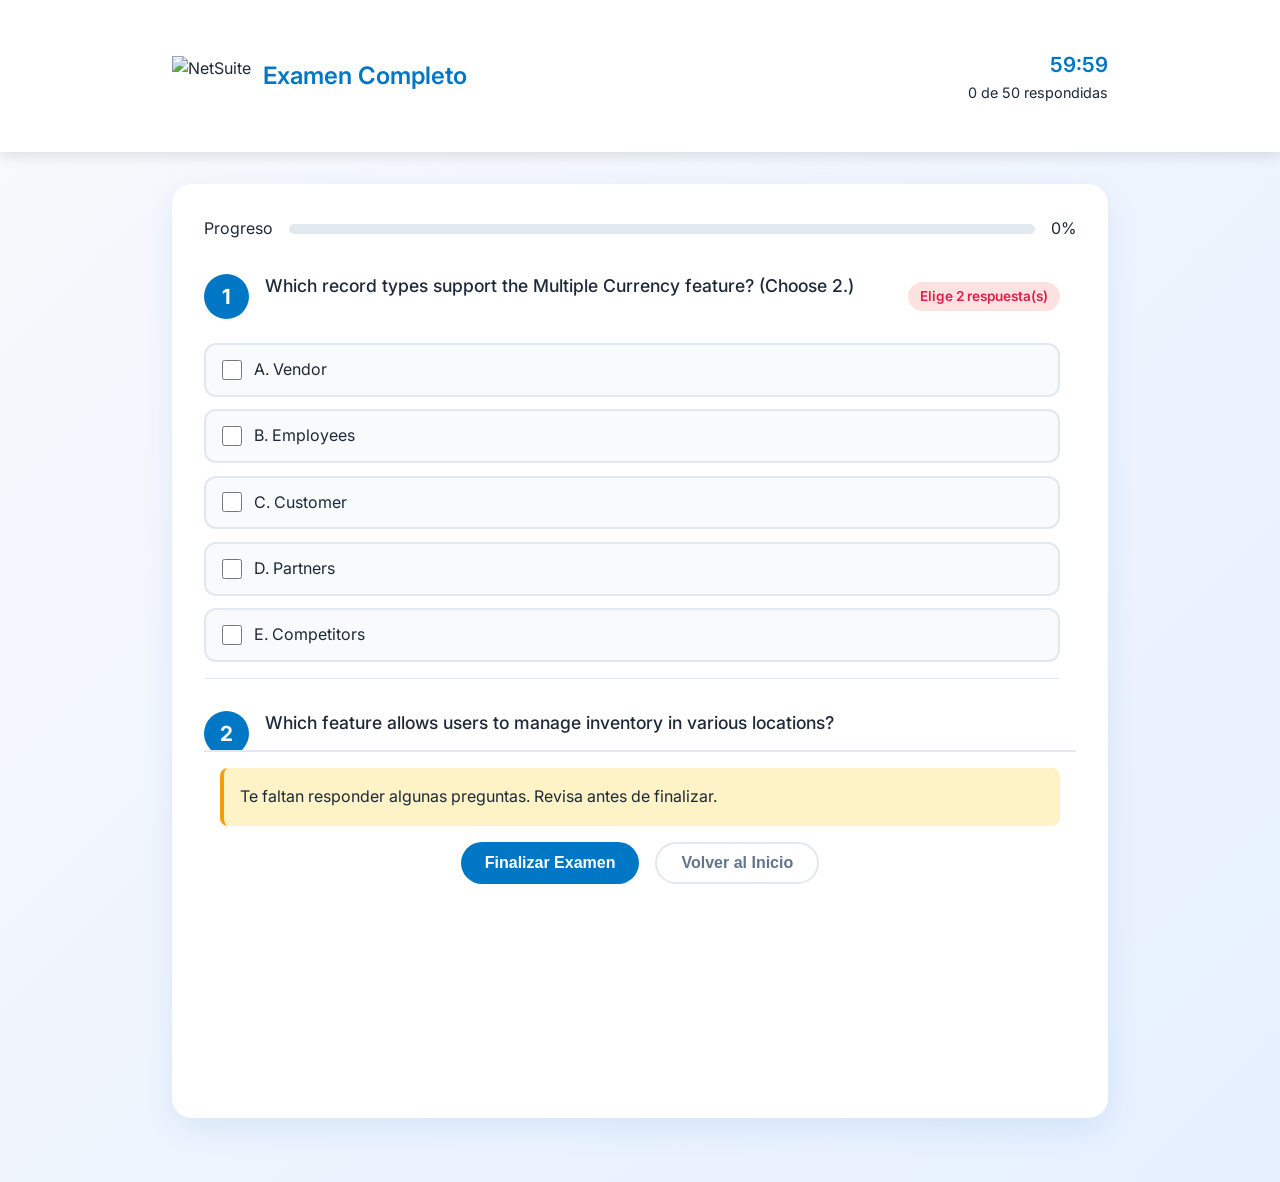
==== final-mode.html @ afc0eeba "Uptdate - v2" ====
<!DOCTYPE html>
<html lang="es">
<head>
    <meta charset="UTF-8">
    <meta name="viewport" content="width=device-width, initial-scale=1.0">
    <title>Examen Completo</title>
    <link rel="stylesheet" href="styles.css">
    <style>
        .exam-questions {
            max-height: 70vh;
            overflow-y: auto;
            padding-right: 1rem;
        }
        
        .submit-section {
            position: sticky;
            bottom: 0;
            background: white;
            padding: 1rem;
            border-top: 2px solid #e2e8f0;
            margin-top: 2rem;
        }
        
        .warning-message {
            background: #fef3c7;
            border-left: 4px solid #f59e0b;
            padding: 1rem;
            border-radius: 8px;
            margin-bottom: 1rem;
        }
    </style>
</head>
<body>
    <div class="header">
        <div class="container">
            <div style="display: flex; align-items: center; justify-content: space-between; flex-wrap: wrap; gap: 1rem;">
                <div style="display: flex; align-items: center; gap: 12px;">
                    <img src="https://www.netsuite.com/portal/common/images/logo-oracle-netsuite.svg" alt="NetSuite" style="height: 40px;">
                    <div>
                        <h1 class="title" style="font-size: 1.5rem;">Examen Completo</h1>
                    </div>
                </div>
                <div style="text-align: right;">
                    <div id="timer" style="font-size: 1.3rem; font-weight: 600; color: #0077C5;">60:00</div>
                    <div id="answered-counter" style="font-size: 0.9rem;">0 respondidas</div>
                </div>
            </div>
        </div>
    </div>

    <div class="container">
        <div class="exam-card">
            <div class="progress">
                <span>Progreso</span>
                <div class="progress-bar"><div class="progress-fill" id="progress-fill"></div></div>
                <span id="progress-percent">0%</span>
            </div>
            
            <div class="exam-questions" id="questions-container"></div>
            
            <div class="submit-section">
                <div class="warning-message" id="warning-message" style="display:none;">
                    Te faltan responder algunas preguntas. Revisa antes de finalizar.
                </div>
                <div class="footer">
                    <button onclick="submitExam()" class="btn-submit">Finalizar Examen</button>
                    <button onclick="goHome()" class="btn-reset">Volver al Inicio</button>
                </div>
            </div>
        </div>
    </div>

    <script src="questions.js"></script>
    <script>
        let userAnswers = {};
        let timerInterval = null;
        let timeLeft = 3600;
        let totalQuestions = 0;
        
        function init() {
            totalQuestions = QUESTIONS_DB.length;
            
            // Cargar respuestas guardadas
            const savedAnswers = localStorage.getItem('finalAnswers');
            if (savedAnswers) {
                userAnswers = JSON.parse(savedAnswers);
            }
            
            startTimer();
            renderAllQuestions();
            updateProgress();
        }
        
        function startTimer() {
            const savedTime = localStorage.getItem('timeLeft');
            if (savedTime) {
                timeLeft = parseInt(savedTime);
            }
            
            if (timerInterval) clearInterval(timerInterval);
            timerInterval = setInterval(() => {
                if (timeLeft <= 0) {
                    clearInterval(timerInterval);
                    submitExam();
                } else {
                    timeLeft--;
                    localStorage.setItem('timeLeft', timeLeft);
                    const minutes = Math.floor(timeLeft / 60);
                    const seconds = timeLeft % 60;
                    document.getElementById("timer").textContent = 
                        `${minutes}:${seconds < 10 ? "0" : ""}${seconds}`;
                }
            }, 1000);
        }
        
        function renderAllQuestions() {
            const container = document.getElementById('questions-container');
            let html = '';
            
            QUESTIONS_DB.forEach((q, index) => {
                html += `
                    <div class="question" style="margin-bottom: 2rem; padding-bottom: 1rem; border-bottom: 1px solid #e2e8f0;">
                        <div class="question-header">
                            <div class="question-number">${q.id}</div>
                            <div class="question-text">${escapeHtml(q.text)}</div>
                            ${q.type === "multi" ? `<div class="multi-label">Elige ${q.correct.length} respuesta(s)</div>` : ""}
                        </div>
                        <div class="options">
                `;
                
                q.options.forEach(opt => {
                    const isChecked = userAnswers[q.id] && userAnswers[q.id].includes(opt.value);
                    const inputType = q.type === "multi" ? "checkbox" : "radio";
                    const name = q.type === "single" ? `name="q${q.id}"` : "";
                    
                    html += `
                        <label class="option">
                            <input type="${inputType}" ${name} value="${opt.value}" ${isChecked ? 'checked' : ''} 
                                    onchange="saveAnswer(${q.id}, '${opt.value}', '${q.type}')">
                            <span class="option-label">${escapeHtml(opt.label)}</span>
                        </label>
                    `;
                });
                
                html += `</div></div>`;
            });
            
            container.innerHTML = html;
        }
        
        function saveAnswer(qId, value, type) {
            if (!userAnswers[qId]) userAnswers[qId] = [];
            
            if (type === "single") {
                userAnswers[qId] = [value];
            } else {
                if (userAnswers[qId].includes(value)) {
                    userAnswers[qId] = userAnswers[qId].filter(v => v !== value);
                } else {
                    userAnswers[qId].push(value);
                }
            }
            
            localStorage.setItem('finalAnswers', JSON.stringify(userAnswers));
            updateProgress();
        }
        
        function updateProgress() {
            const answeredCount = Object.keys(userAnswers).filter(id => userAnswers[id] && userAnswers[id].length > 0).length;
            const percentage = (answeredCount / totalQuestions) * 100;
            
            document.getElementById('progress-fill').style.width = `${percentage}%`;
            document.getElementById('progress-percent').textContent = `${Math.round(percentage)}%`;
            document.getElementById('answered-counter').textContent = `${answeredCount} de ${totalQuestions} respondidas`;
            
            const warningMsg = document.getElementById('warning-message');
            if (answeredCount < totalQuestions) {
                warningMsg.style.display = 'block';
            } else {
                warningMsg.style.display = 'none';
            }
        }
        
        function submitExam() {
            clearInterval(timerInterval);
            
            // Calcular resultados
            let correctCount = 0;
            const questionResults = {};
            
            QUESTIONS_DB.forEach(q => {
                const userAnswer = userAnswers[q.id] || [];
                let isCorrect = false;
                
                if (q.type === "single") {
                    isCorrect = userAnswer[0] === q.correct;
                } else {
                    isCorrect = JSON.stringify(userAnswer.sort()) === JSON.stringify(q.correct.sort());
                }
                
                if (isCorrect) correctCount++;
                
                questionResults[q.id] = {
                    isCorrect: isCorrect,
                    userAnswer: userAnswer,
                    correctAnswer: q.correct
                };
            });
            
            localStorage.setItem('finalResults', JSON.stringify(questionResults));
            localStorage.setItem('totalQuestions', totalQuestions);
            localStorage.setItem('correctCount', correctCount);
            
            window.location.href = 'results.html';
        }
        
        function goHome() {
            clearInterval(timerInterval);
            localStorage.clear();
            window.location.href = 'index.html';
        }
        
        function escapeHtml(text) {
            const div = document.createElement('div');
            div.textContent = text;
            return div.innerHTML;
        }
        
        init();
    </script>
</body>
</html>
---- styles.css ----
@import url('https://fonts.googleapis.com/css2?family=Inter:wght@400;500;600;700&display=swap');

:root {
    --netsuite-blue: #0077C5;
    --correct-green: #10b981;
    --incorrect-red: #ef4444;
}

* {
    margin: 0;
    padding: 0;
    box-sizing: border-box;
}

body {
    font-family: 'Inter', system-ui, sans-serif;
    background: linear-gradient(135deg, #f8f9fc, #e6f0ff);
    color: #1e2937;
    line-height: 1.6;
}

.header {
    background: white;
    box-shadow: 0 4px 12px rgba(0, 0, 0, 0.1);
    padding: 1rem 0;
    position: sticky;
    top: 0;
    z-index: 100;
}

.container {
    max-width: 1000px;
    margin: 0 auto;
    padding: 2rem;
}

.title {
    font-size: 1.8rem;
    font-weight: 600;
    color: var(--netsuite-blue);
}

.exam-card {
    background: white;
    border-radius: 20px;
    box-shadow: 0 10px 30px rgba(0, 119, 197, 0.1);
    padding: 2rem;
    margin-bottom: 2rem;
}

.progress {
    display: flex;
    justify-content: space-between;
    align-items: center;
    margin-bottom: 2rem;
    gap: 1rem;
    flex-wrap: wrap;
}

.progress-bar {
    height: 10px;
    background: #e2e8f0;
    border-radius: 9999px;
    flex: 1;
    min-width: 150px;
    overflow: hidden;
}

.progress-fill {
    height: 100%;
    background: linear-gradient(90deg, #0077C5, #00b4ff);
    width: 0%;
    transition: width 0.4s ease;
}

.question {
    margin-bottom: 2rem;
}

.question-header {
    display: flex;
    align-items: flex-start;
    gap: 1rem;
    margin-bottom: 1.5rem;
    flex-wrap: wrap;
}

.question-number {
    background: var(--netsuite-blue);
    color: white;
    width: 45px;
    height: 45px;
    border-radius: 50%;
    display: flex;
    align-items: center;
    justify-content: center;
    font-weight: 700;
    font-size: 1.3rem;
    flex-shrink: 0;
}

.question-text {
    font-size: 1.1rem;
    font-weight: 500;
    flex: 1;
    line-height: 1.4;
}

.multi-label {
    color: #e11d48;
    font-size: 0.85rem;
    font-weight: 600;
    background: #fee2e2;
    padding: 4px 12px;
    border-radius: 9999px;
    align-self: center;
}

.options {
    display: flex;
    flex-direction: column;
    gap: 0.8rem;
    margin-left: 0;
}

.option {
    display: flex;
    align-items: center;
    gap: 12px;
    padding: 12px 16px;
    background: #f8fafc;
    border: 2px solid #e2e8f0;
    border-radius: 12px;
    transition: all 0.2s ease;
    cursor: pointer;
}

.option:hover {
    border-color: #0077C5;
    background: #f0f9ff;
}

.option input {
    width: 20px;
    height: 20px;
    accent-color: #0077C5;
    cursor: pointer;
}

.option-label {
    font-size: 1rem;
    flex: 1;
    cursor: pointer;
}

.footer {
    display: flex;
    gap: 1rem;
    justify-content: center;
    flex-wrap: wrap;
}

button {
    padding: 10px 24px;
    font-size: 1rem;
    font-weight: 600;
    border-radius: 9999px;
    cursor: pointer;
    transition: all 0.3s ease;
    border: none;
}

.btn-submit {
    background: #0077C5;
    color: white;
}

.btn-submit:hover {
    background: #005a94;
    transform: translateY(-2px);
    box-shadow: 0 4px 12px rgba(0, 119, 197, 0.3);
}

.btn-reset {
    background: white;
    color: #64748b;
    border: 2px solid #e2e8f0;
}

.btn-reset:hover {
    border-color: #0077C5;
    color: #0077C5;
    transform: translateY(-2px);
}

.btn-nav {
    background: #64748b;
    color: white;
}

.btn-nav:hover:not(:disabled) {
    background: #475569;
    transform: translateY(-2px);
}

button:disabled {
    opacity: 0.5;
    cursor: not-allowed;
    transform: none;
}

@media (max-width: 768px) {
    .container {
        padding: 1rem;
    }
    
    .exam-card {
        padding: 1.5rem;
    }
    
    .question-text {
        font-size: 1rem;
    }
    
    .option {
        padding: 10px 14px;
    }
    
    button {
        padding: 8px 16px;
        font-size: 0.9rem;
    }
}
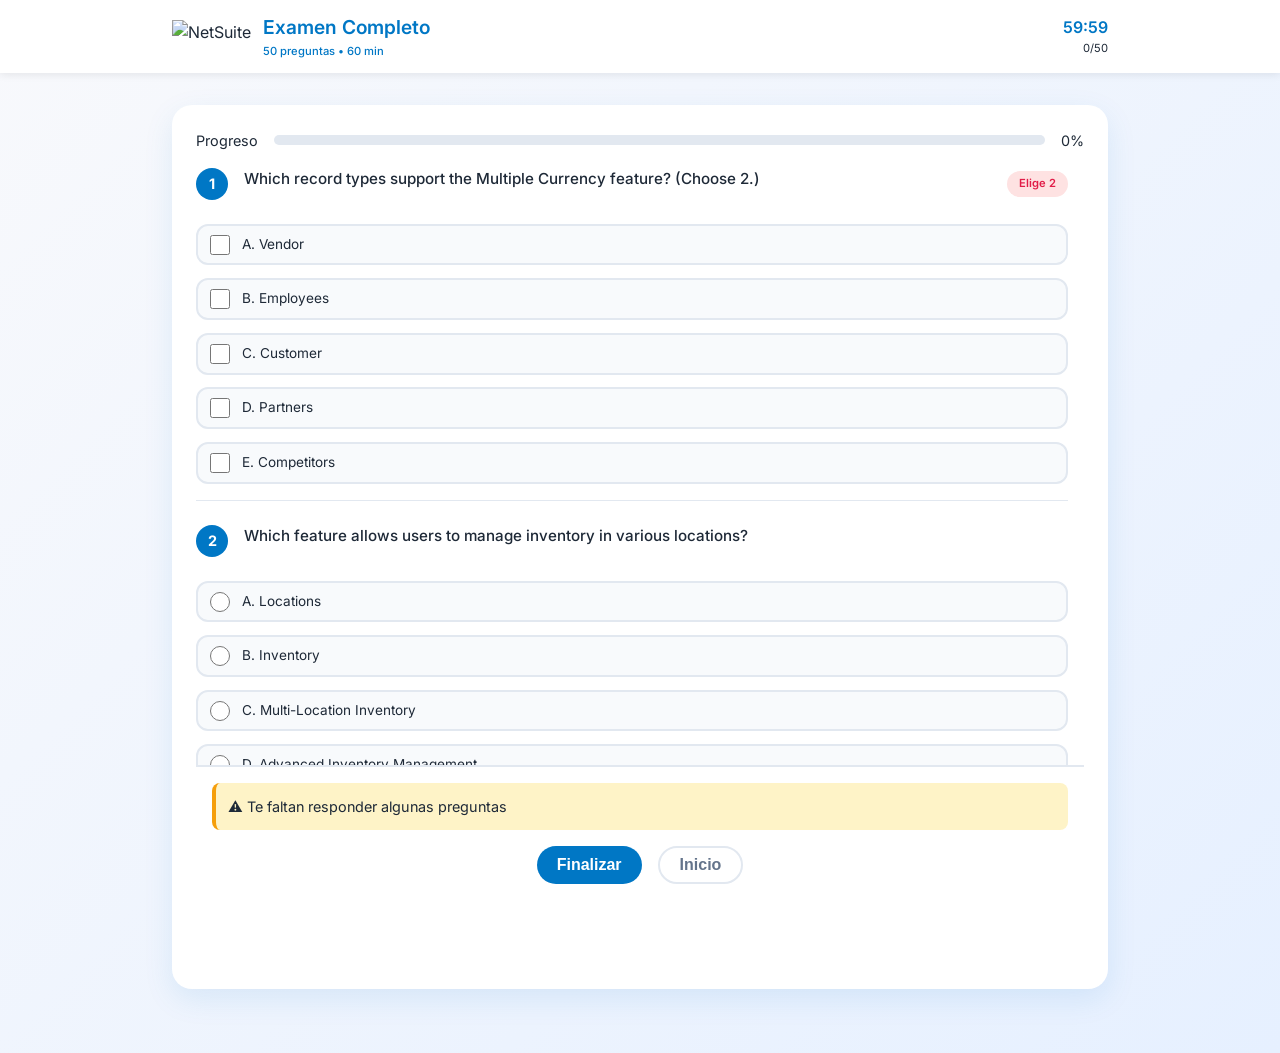
==== commit 7ecea6cf: "Update" ====
--- a/final-mode.html
+++ b/final-mode.html
@@ -3,7 +3,7 @@
 <head>
     <meta charset="UTF-8">
     <meta name="viewport" content="width=device-width, initial-scale=1.0">
-    <title>Examen Completo</title>
+    <title>Modo Examen • Simulador NetSuite</title>
     <link rel="stylesheet" href="styles.css">
     <style>
         .exam-questions {
@@ -24,47 +24,60 @@
         .warning-message {
             background: #fef3c7;
             border-left: 4px solid #f59e0b;
-            padding: 1rem;
+            padding: 0.75rem;
             border-radius: 8px;
             margin-bottom: 1rem;
+            font-size: 0.9rem;
+        }
+        
+        .header-compact .logo-container {
+            display: flex;
+            align-items: center;
+            gap: 12px;
+        }
+        
+        .header-compact .timer-container {
+            text-align: right;
         }
     </style>
 </head>
 <body>
-    <div class="header">
+    <!-- Header Compacto -->
+    <div class="header-compact">
         <div class="container">
-            <div style="display: flex; align-items: center; justify-content: space-between; flex-wrap: wrap; gap: 1rem;">
-                <div style="display: flex; align-items: center; gap: 12px;">
-                    <img src="https://www.netsuite.com/portal/common/images/logo-oracle-netsuite.svg" alt="NetSuite" style="height: 40px;">
+            <div style="display: flex; align-items: center; justify-content: space-between; flex-wrap: wrap; gap: 0.5rem;">
+                <div class="logo-container">
+                    <img src="https://www.netsuite.com/portal/common/images/logo-oracle-netsuite.svg" alt="NetSuite" class="netsuite-logo" style="height: 32px;">
                     <div>
-                        <h1 class="title" style="font-size: 1.5rem;">Examen Completo</h1>
+                        <h1 class="title">Examen Completo</h1>
+                        <p class="subtitle-text" style="color:#0077C5; font-weight:500; font-size:0.7rem;">50 preguntas • 60 min</p>
                     </div>
                 </div>
-                <div style="text-align: right;">
-                    <div id="timer" style="font-size: 1.3rem; font-weight: 600; color: #0077C5;">60:00</div>
-                    <div id="answered-counter" style="font-size: 0.9rem;">0 respondidas</div>
+                <div class="timer-container">
+                    <div id="timer" style="font-size: 1rem; font-weight: 600; color: #0077C5;">60:00</div>
+                    <div id="answered-counter" style="font-size: 0.7rem;">0 respondidas</div>
                 </div>
             </div>
         </div>
     </div>
 
     <div class="container">
-        <div class="exam-card">
-            <div class="progress">
-                <span>Progreso</span>
+        <div class="exam-card" style="padding: 1.5rem;">
+            <div class="progress" style="margin-bottom: 1rem;">
+                <span style="font-size: 0.9rem;">Progreso</span>
                 <div class="progress-bar"><div class="progress-fill" id="progress-fill"></div></div>
-                <span id="progress-percent">0%</span>
+                <span id="progress-percent" style="font-size: 0.9rem;">0%</span>
             </div>
             
             <div class="exam-questions" id="questions-container"></div>
             
             <div class="submit-section">
                 <div class="warning-message" id="warning-message" style="display:none;">
-                    Te faltan responder algunas preguntas. Revisa antes de finalizar.
+                    ⚠️ Te faltan responder algunas preguntas
                 </div>
                 <div class="footer">
-                    <button onclick="submitExam()" class="btn-submit">Finalizar Examen</button>
-                    <button onclick="goHome()" class="btn-reset">Volver al Inicio</button>
+                    <button onclick="submitExam()" class="btn-submit" style="padding: 8px 20px;">Finalizar</button>
+                    <button onclick="goHome()" class="btn-reset" style="padding: 8px 20px;">Inicio</button>
                 </div>
             </div>
         </div>
@@ -80,7 +93,6 @@
         function init() {
             totalQuestions = QUESTIONS_DB.length;
             
-            // Cargar respuestas guardadas
             const savedAnswers = localStorage.getItem('finalAnswers');
             if (savedAnswers) {
                 userAnswers = JSON.parse(savedAnswers);
@@ -119,11 +131,11 @@
             
             QUESTIONS_DB.forEach((q, index) => {
                 html += `
-                    <div class="question" style="margin-bottom: 2rem; padding-bottom: 1rem; border-bottom: 1px solid #e2e8f0;">
+                    <div class="question" style="margin-bottom: 1.5rem; padding-bottom: 1rem; border-bottom: 1px solid #e2e8f0;">
                         <div class="question-header">
-                            <div class="question-number">${q.id}</div>
-                            <div class="question-text">${escapeHtml(q.text)}</div>
-                            ${q.type === "multi" ? `<div class="multi-label">Elige ${q.correct.length} respuesta(s)</div>` : ""}
+                            <div class="question-number" style="width: 32px; height: 32px; font-size: 0.9rem;">${q.id}</div>
+                            <div class="question-text" style="font-size: 0.95rem;">${escapeHtml(q.text)}</div>
+                            ${q.type === "multi" ? `<div class="multi-label" style="font-size: 0.7rem;">Elige ${q.correct.length}</div>` : ""}
                         </div>
                         <div class="options">
                 `;
@@ -134,10 +146,10 @@
                     const name = q.type === "single" ? `name="q${q.id}"` : "";
                     
                     html += `
-                        <label class="option">
+                        <label class="option" style="padding: 8px 12px;">
                             <input type="${inputType}" ${name} value="${opt.value}" ${isChecked ? 'checked' : ''} 
                                     onchange="saveAnswer(${q.id}, '${opt.value}', '${q.type}')">
-                            <span class="option-label">${escapeHtml(opt.label)}</span>
+                            <span class="option-label" style="font-size: 0.85rem;">${escapeHtml(opt.label)}</span>
                         </label>
                     `;
                 });
@@ -171,7 +183,7 @@
             
             document.getElementById('progress-fill').style.width = `${percentage}%`;
             document.getElementById('progress-percent').textContent = `${Math.round(percentage)}%`;
-            document.getElementById('answered-counter').textContent = `${answeredCount} de ${totalQuestions} respondidas`;
+            document.getElementById('answered-counter').textContent = `${answeredCount}/${totalQuestions}`;
             
             const warningMsg = document.getElementById('warning-message');
             if (answeredCount < totalQuestions) {
@@ -184,7 +196,6 @@
         function submitExam() {
             clearInterval(timerInterval);
             
-            // Calcular resultados
             let correctCount = 0;
             const questionResults = {};
             
--- a/styles.css
+++ b/styles.css
@@ -230,4 +230,58 @@
         padding: 8px 16px;
         font-size: 0.9rem;
     }
+}
+
+
+
+
+
+/* Header compacto */
+.header-compact {
+    background: white;
+    box-shadow: 0 2px 8px rgba(0, 0, 0, 0.08);
+    padding: 0.75rem 0;
+    position: sticky;
+    top: 0;
+    z-index: 100;
+}
+
+.header-compact .container {
+    padding: 0 2rem;
+}
+
+.header-compact .title {
+    font-size: 1.2rem;
+    margin: 0;
+}
+
+.header-compact .netsuite-logo {
+    height: 32px;
+}
+
+.header-compact .subtitle-text {
+    font-size: 0.8rem;
+}
+
+.header-compact .timer {
+    font-size: 1rem !important;
+}
+
+/* Media queries para móvil */
+@media (max-width: 768px) {
+    .header-compact {
+        padding: 0.5rem 0;
+    }
+    
+    .header-compact .title {
+        font-size: 1rem;
+    }
+    
+    .header-compact .netsuite-logo {
+        height: 24px;
+    }
+    
+    .header-compact .timer {
+        font-size: 0.9rem !important;
+    }
 }
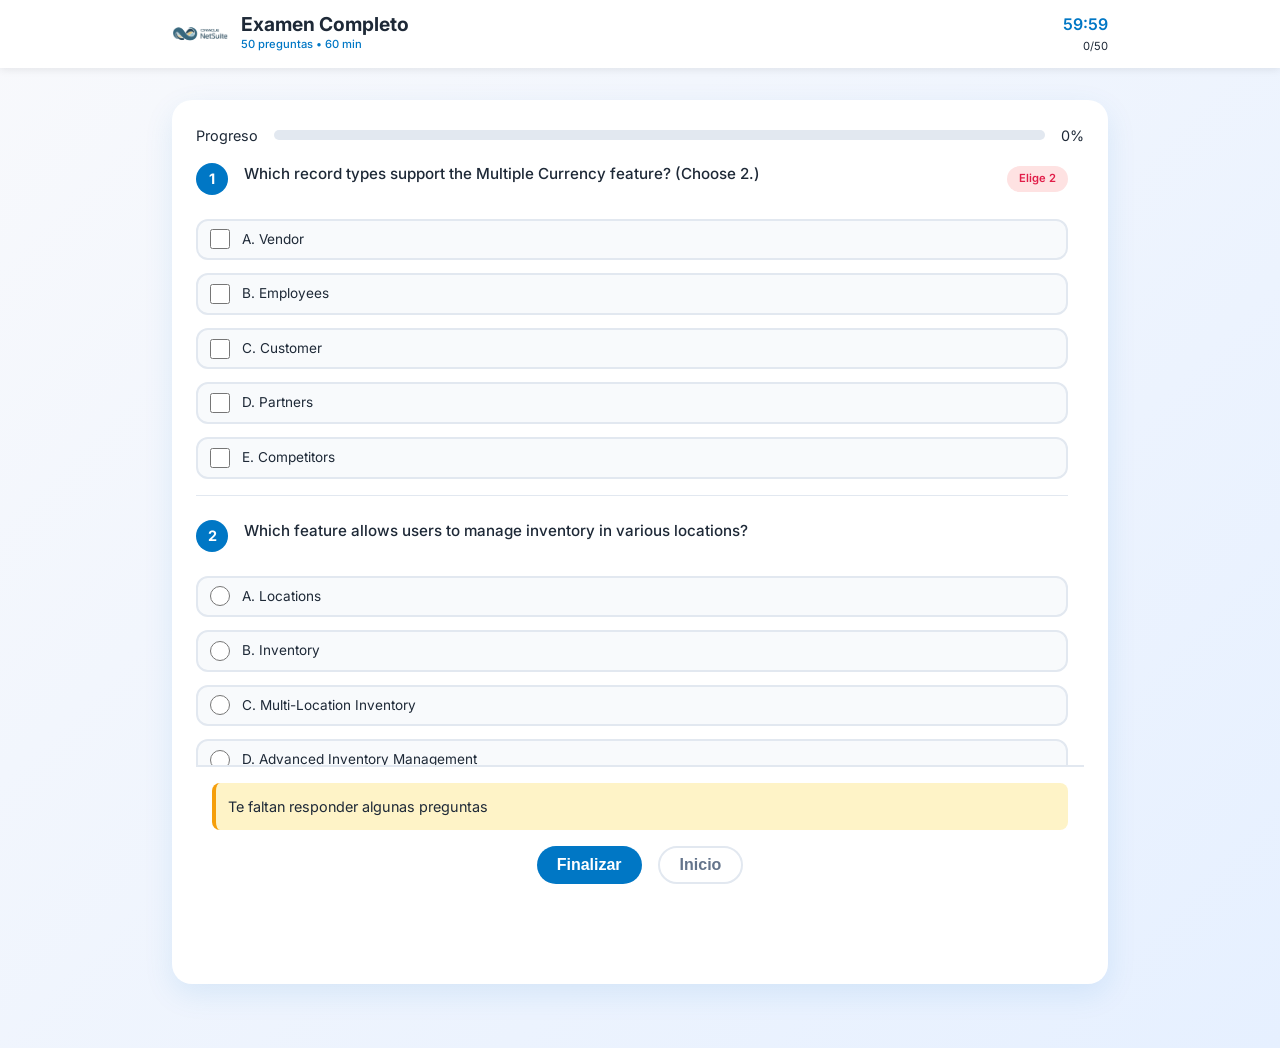
==== commit 4b44cade: "Update - V3" ====
--- a/final-mode.html
+++ b/final-mode.html
@@ -47,7 +47,7 @@
         <div class="container">
             <div style="display: flex; align-items: center; justify-content: space-between; flex-wrap: wrap; gap: 0.5rem;">
                 <div class="logo-container">
-                    <img src="https://www.netsuite.com/portal/common/images/logo-oracle-netsuite.svg" alt="NetSuite" class="netsuite-logo" style="height: 32px;">
+                    <img src="netsuite_logo.jpg" alt="NetSuite" class="netsuite-logo" style="height: 32px;">
                     <div>
                         <h1 class="title">Examen Completo</h1>
                         <p class="subtitle-text" style="color:#0077C5; font-weight:500; font-size:0.7rem;">50 preguntas • 60 min</p>
@@ -73,7 +73,7 @@
             
             <div class="submit-section">
                 <div class="warning-message" id="warning-message" style="display:none;">
-                    ⚠️ Te faltan responder algunas preguntas
+                    Te faltan responder algunas preguntas
                 </div>
                 <div class="footer">
                     <button onclick="submitExam()" class="btn-submit" style="padding: 8px 20px;">Finalizar</button>
@@ -148,7 +148,7 @@
                     html += `
                         <label class="option" style="padding: 8px 12px;">
                             <input type="${inputType}" ${name} value="${opt.value}" ${isChecked ? 'checked' : ''} 
-                                    onchange="saveAnswer(${q.id}, '${opt.value}', '${q.type}')">
+                                    onchange="saveAnswer(${q.id}, '${opt.value}', '${q.type}', this)">
                             <span class="option-label" style="font-size: 0.85rem;">${escapeHtml(opt.label)}</span>
                         </label>
                     `;
@@ -160,16 +160,24 @@
             container.innerHTML = html;
         }
         
-        function saveAnswer(qId, value, type) {
-            if (!userAnswers[qId]) userAnswers[qId] = [];
+        function saveAnswer(qId, value, type, inputElement) {
+            const question = QUESTIONS_DB.find(q => q.id === qId);
+            if (!question) return;
             
             if (type === "single") {
                 userAnswers[qId] = [value];
             } else {
-                if (userAnswers[qId].includes(value)) {
+                if (!userAnswers[qId]) userAnswers[qId] = [];
+                
+                if (inputElement.checked) {
+                    if (userAnswers[qId].length >= question.correct.length) {
+                        inputElement.checked = false;
+                        alert(`Solo puedes seleccionar ${question.correct.length} opción(es) para esta pregunta.`);
+                        return;
+                    }
+                    userAnswers[qId].push(value);
+                } else {
                     userAnswers[qId] = userAnswers[qId].filter(v => v !== value);
-                } else {
-                    userAnswers[qId].push(value);
                 }
             }
             
@@ -194,41 +202,45 @@
         }
         
         function submitExam() {
-            clearInterval(timerInterval);
-            
-            let correctCount = 0;
-            const questionResults = {};
-            
-            QUESTIONS_DB.forEach(q => {
-                const userAnswer = userAnswers[q.id] || [];
-                let isCorrect = false;
-                
-                if (q.type === "single") {
-                    isCorrect = userAnswer[0] === q.correct;
-                } else {
-                    isCorrect = JSON.stringify(userAnswer.sort()) === JSON.stringify(q.correct.sort());
-                }
-                
-                if (isCorrect) correctCount++;
-                
-                questionResults[q.id] = {
-                    isCorrect: isCorrect,
-                    userAnswer: userAnswer,
-                    correctAnswer: q.correct
-                };
-            });
-            
-            localStorage.setItem('finalResults', JSON.stringify(questionResults));
-            localStorage.setItem('totalQuestions', totalQuestions);
-            localStorage.setItem('correctCount', correctCount);
-            
-            window.location.href = 'results.html';
+            if (confirm("¿Finalizar el examen? Se calcularán tus resultados.")) {
+                clearInterval(timerInterval);
+                
+                let correctCount = 0;
+                const questionResults = {};
+                
+                QUESTIONS_DB.forEach(q => {
+                    const userAnswer = userAnswers[q.id] || [];
+                    let isCorrect = false;
+                    
+                    if (q.type === "single") {
+                        isCorrect = userAnswer[0] === q.correct;
+                    } else {
+                        isCorrect = JSON.stringify(userAnswer.sort()) === JSON.stringify(q.correct.sort());
+                    }
+                    
+                    if (isCorrect) correctCount++;
+                    
+                    questionResults[q.id] = {
+                        isCorrect: isCorrect,
+                        userAnswer: userAnswer,
+                        correctAnswer: q.correct
+                    };
+                });
+                
+                localStorage.setItem('finalResults', JSON.stringify(questionResults));
+                localStorage.setItem('totalQuestions', totalQuestions);
+                localStorage.setItem('correctCount', correctCount);
+                
+                window.location.href = 'results.html';
+            }
         }
         
         function goHome() {
-            clearInterval(timerInterval);
-            localStorage.clear();
-            window.location.href = 'index.html';
+            if (confirm("¿Volver al inicio? Se perderá el progreso actual.")) {
+                clearInterval(timerInterval);
+                localStorage.clear();
+                window.location.href = 'index.html';
+            }
         }
         
         function escapeHtml(text) {
--- a/styles.css
+++ b/styles.css
@@ -19,25 +19,37 @@
     line-height: 1.6;
 }
 
-.header {
+.header-compact {
     background: white;
-    box-shadow: 0 4px 12px rgba(0, 0, 0, 0.1);
-    padding: 1rem 0;
+    box-shadow: 0 2px 8px rgba(0, 0, 0, 0.08);
+    padding: 0.75rem 0;
     position: sticky;
     top: 0;
     z-index: 100;
+}
+
+.header-compact .container {
+    padding: 0 2rem;
+}
+
+.header-compact .title {
+    font-size: 1.2rem;
+    margin: 0;
+    line-height: 1.2;
+}
+
+.header-compact .netsuite-logo {
+    height: 32px;
+}
+
+.header-compact .subtitle-text {
+    font-size: 0.7rem;
 }
 
 .container {
     max-width: 1000px;
     margin: 0 auto;
     padding: 2rem;
-}
-
-.title {
-    font-size: 1.8rem;
-    font-weight: 600;
-    color: var(--netsuite-blue);
 }
 
 .exam-card {
@@ -213,75 +225,32 @@
     .container {
         padding: 1rem;
     }
-    
     .exam-card {
         padding: 1.5rem;
     }
-    
     .question-text {
         font-size: 1rem;
     }
-    
     .option {
         padding: 10px 14px;
     }
-    
     button {
         padding: 8px 16px;
         font-size: 0.9rem;
     }
-}
-
-
-
-
-
-/* Header compacto */
-.header-compact {
-    background: white;
-    box-shadow: 0 2px 8px rgba(0, 0, 0, 0.08);
-    padding: 0.75rem 0;
-    position: sticky;
-    top: 0;
-    z-index: 100;
-}
-
-.header-compact .container {
-    padding: 0 2rem;
-}
-
-.header-compact .title {
-    font-size: 1.2rem;
-    margin: 0;
-}
-
-.header-compact .netsuite-logo {
-    height: 32px;
-}
-
-.header-compact .subtitle-text {
-    font-size: 0.8rem;
-}
-
-.header-compact .timer {
-    font-size: 1rem !important;
-}
-
-/* Media queries para móvil */
-@media (max-width: 768px) {
     .header-compact {
         padding: 0.5rem 0;
     }
-    
+    .header-compact .container {
+        padding: 0 1rem;
+    }
     .header-compact .title {
         font-size: 1rem;
     }
-    
     .header-compact .netsuite-logo {
         height: 24px;
     }
-    
-    .header-compact .timer {
-        font-size: 0.9rem !important;
+    .header-compact .subtitle-text {
+        font-size: 0.6rem;
     }
 }
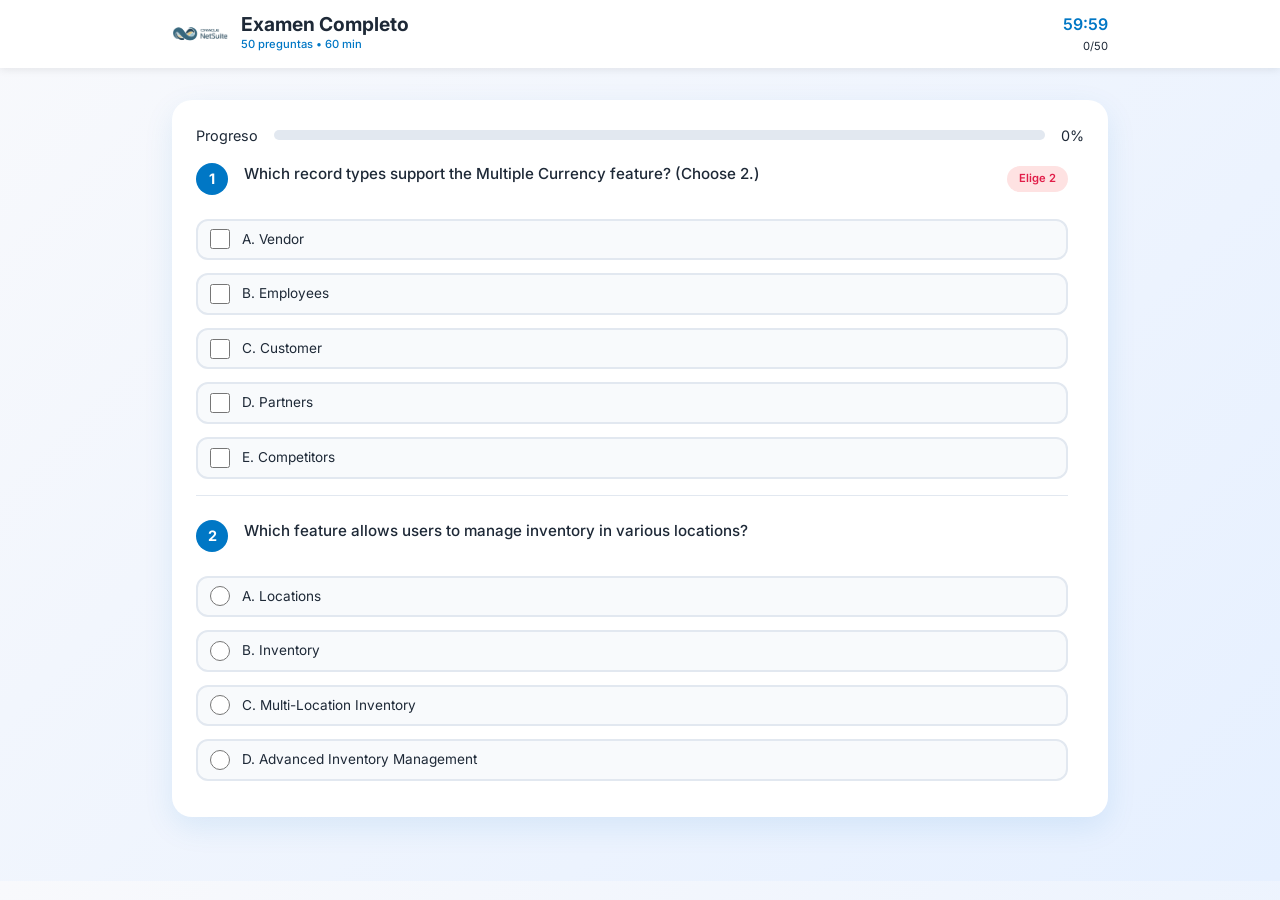
==== commit fac804c5: "Update - v4" ====
--- a/final-mode.html
+++ b/final-mode.html
@@ -70,16 +70,6 @@
             </div>
             
             <div class="exam-questions" id="questions-container"></div>
-            
-            <div class="submit-section">
-                <div class="warning-message" id="warning-message" style="display:none;">
-                    Te faltan responder algunas preguntas
-                </div>
-                <div class="footer">
-                    <button onclick="submitExam()" class="btn-submit" style="padding: 8px 20px;">Finalizar</button>
-                    <button onclick="goHome()" class="btn-reset" style="padding: 8px 20px;">Inicio</button>
-                </div>
-            </div>
         </div>
     </div>
 
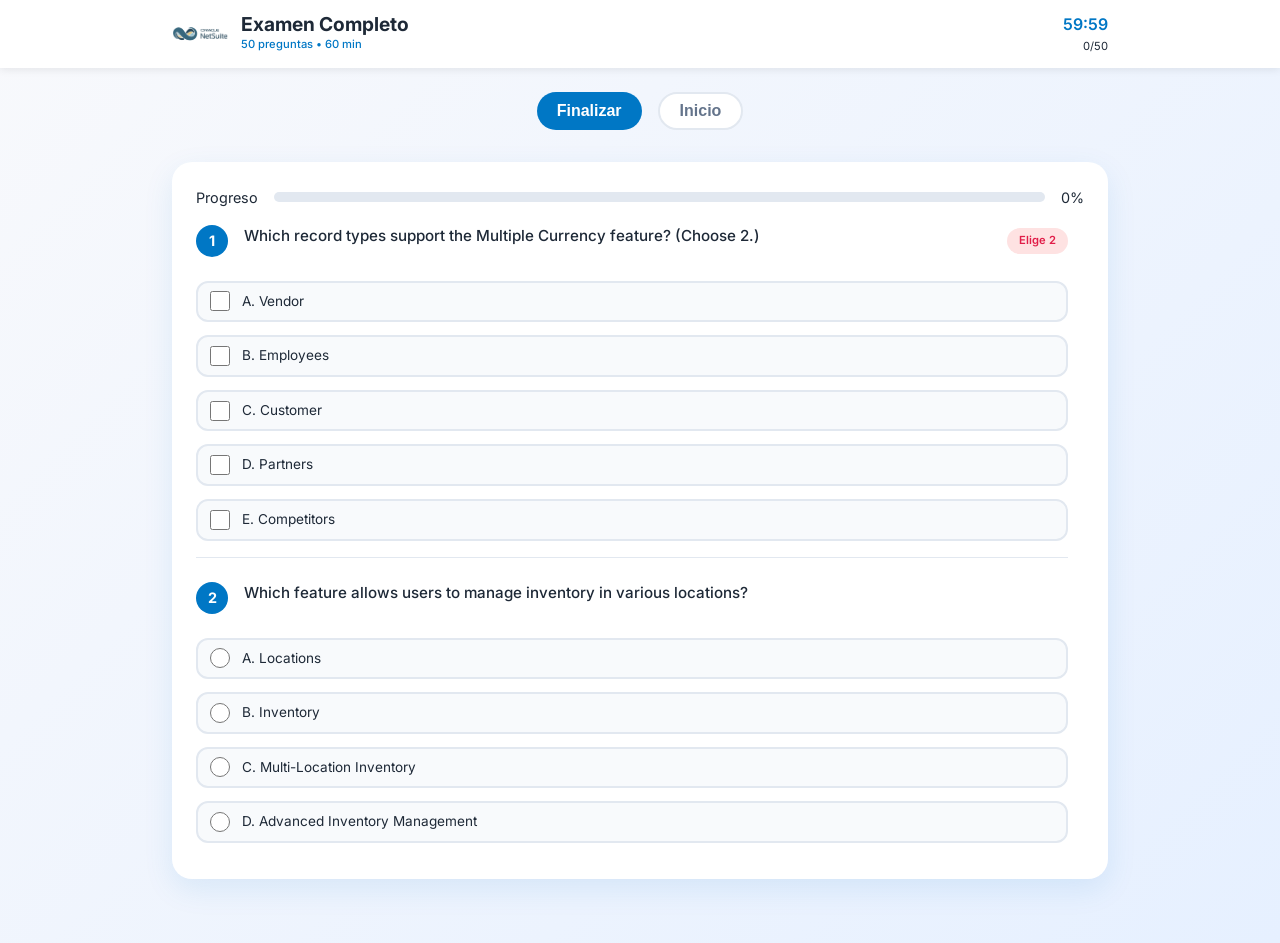
==== commit c6766691: "delete icons" ====
--- a/final-mode.html
+++ b/final-mode.html
@@ -60,7 +60,10 @@
             </div>
         </div>
     </div>
-
+    <div class="footer" style="margin-top: 1.5rem;">
+                <button onclick="finishExam()" class="btn-submit" style="padding: 8px 20px;">Finalizar</button>
+                <button onclick="goHome()" class="btn-reset" style="padding: 8px 20px;">Inicio</button>
+    </div>
     <div class="container">
         <div class="exam-card" style="padding: 1.5rem;">
             <div class="progress" style="margin-bottom: 1rem;">
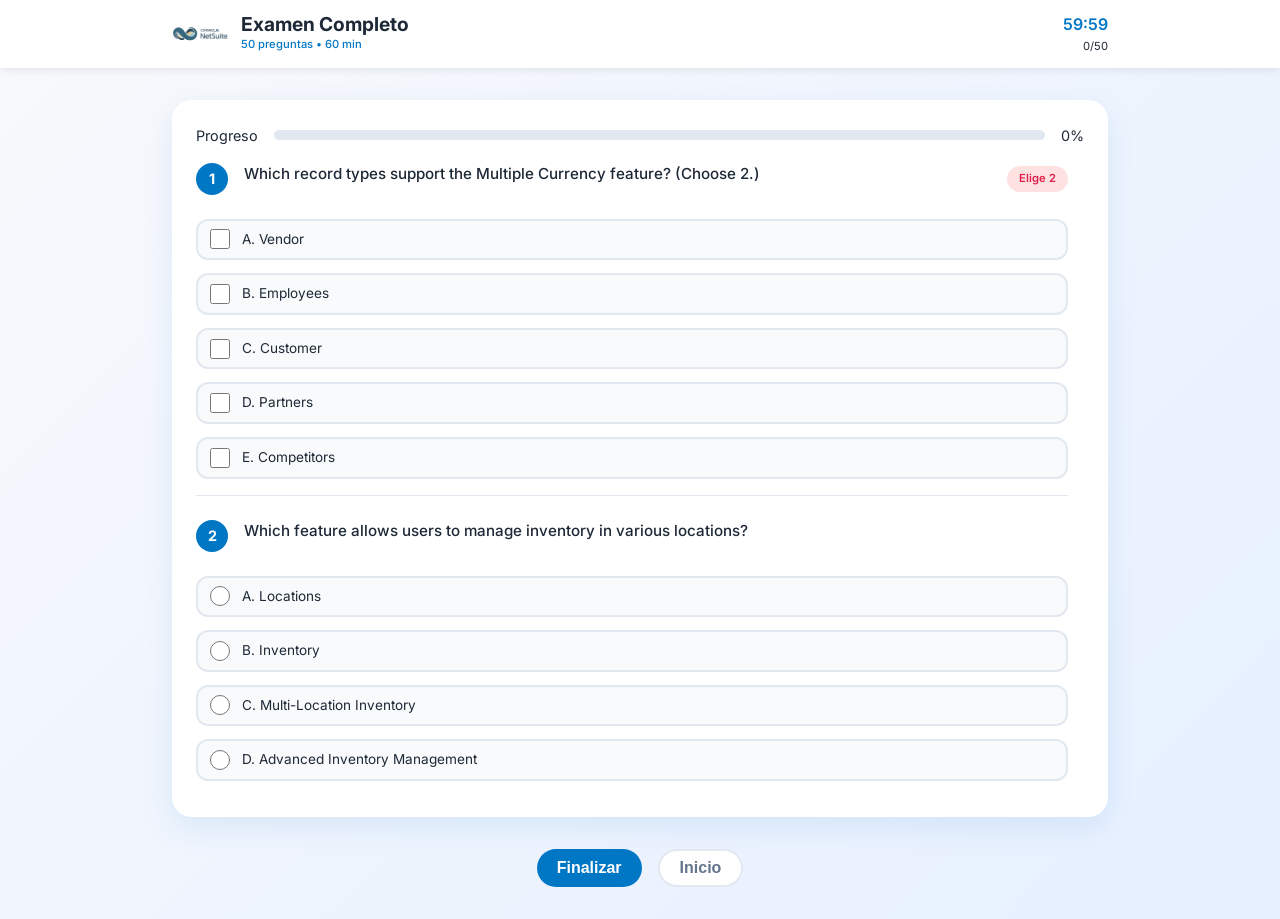
==== commit 9802f466: "update final mode" ====
--- a/final-mode.html
+++ b/final-mode.html
@@ -60,10 +60,7 @@
             </div>
         </div>
     </div>
-    <div class="footer" style="margin-top: 1.5rem;">
-                <button onclick="finishExam()" class="btn-submit" style="padding: 8px 20px;">Finalizar</button>
-                <button onclick="goHome()" class="btn-reset" style="padding: 8px 20px;">Inicio</button>
-    </div>
+
     <div class="container">
         <div class="exam-card" style="padding: 1.5rem;">
             <div class="progress" style="margin-bottom: 1rem;">
@@ -73,6 +70,10 @@
             </div>
             
             <div class="exam-questions" id="questions-container"></div>
+        </div>
+        <div class="footer" style="margin-top: 1.5rem;">
+                <button onclick="finishExam()" class="btn-submit" style="padding: 8px 20px;">Finalizar</button>
+                <button onclick="goHome()" class="btn-reset" style="padding: 8px 20px;">Inicio</button>
         </div>
     </div>
 
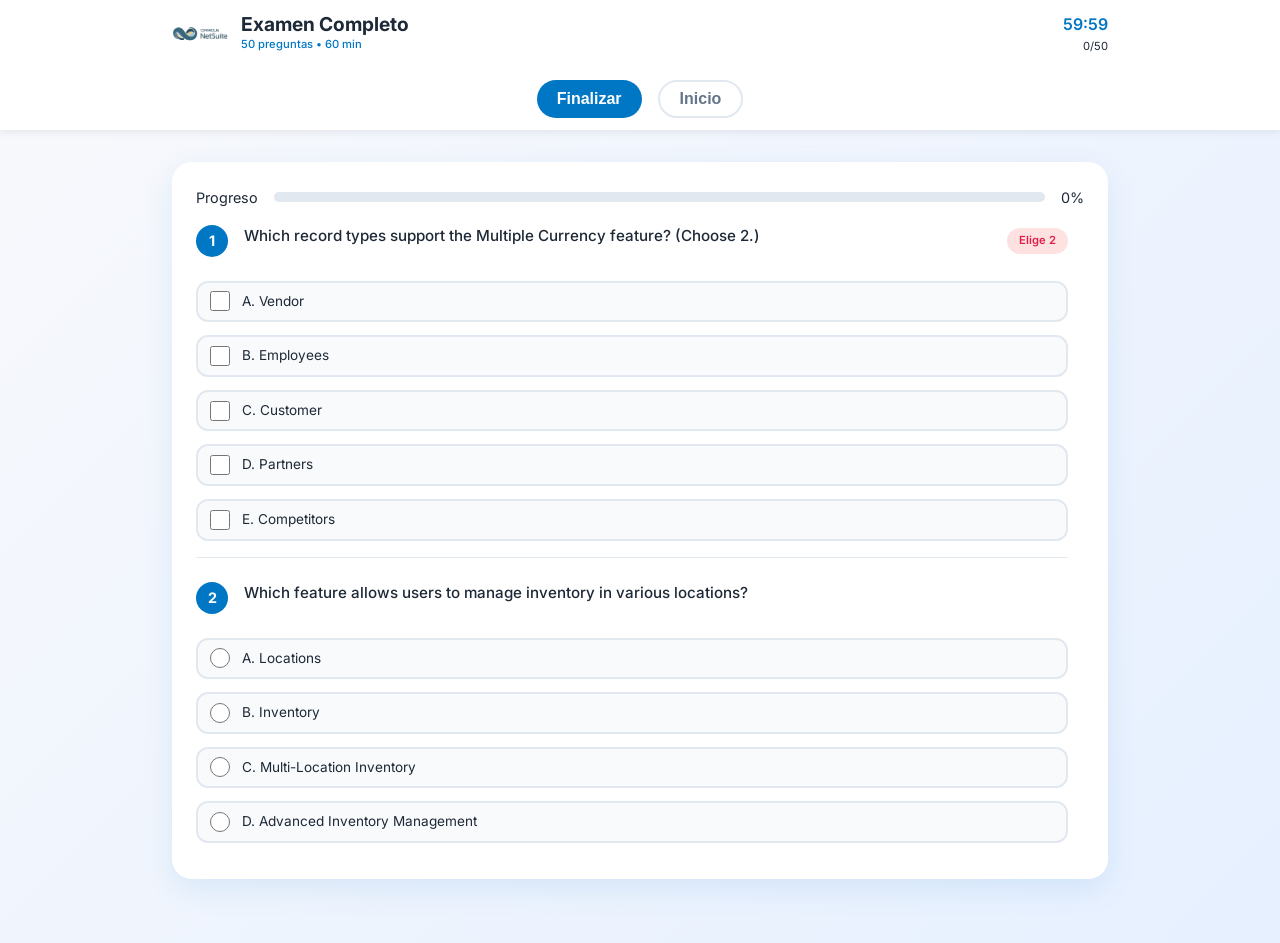
==== commit 2e6c7f6e: "Update final-mode.html" ====
--- a/final-mode.html
+++ b/final-mode.html
@@ -59,6 +59,10 @@
                 </div>
             </div>
         </div>
+        <div class="footer" style="margin-top: 1.5rem;">
+                <button onclick="finishExam()" class="btn-submit" style="padding: 8px 20px;">Finalizar</button>
+                <button onclick="goHome()" class="btn-reset" style="padding: 8px 20px;">Inicio</button>
+        </div>
     </div>
 
     <div class="container">
@@ -70,10 +74,6 @@
             </div>
             
             <div class="exam-questions" id="questions-container"></div>
-        </div>
-        <div class="footer" style="margin-top: 1.5rem;">
-                <button onclick="finishExam()" class="btn-submit" style="padding: 8px 20px;">Finalizar</button>
-                <button onclick="goHome()" class="btn-reset" style="padding: 8px 20px;">Inicio</button>
         </div>
     </div>
 
